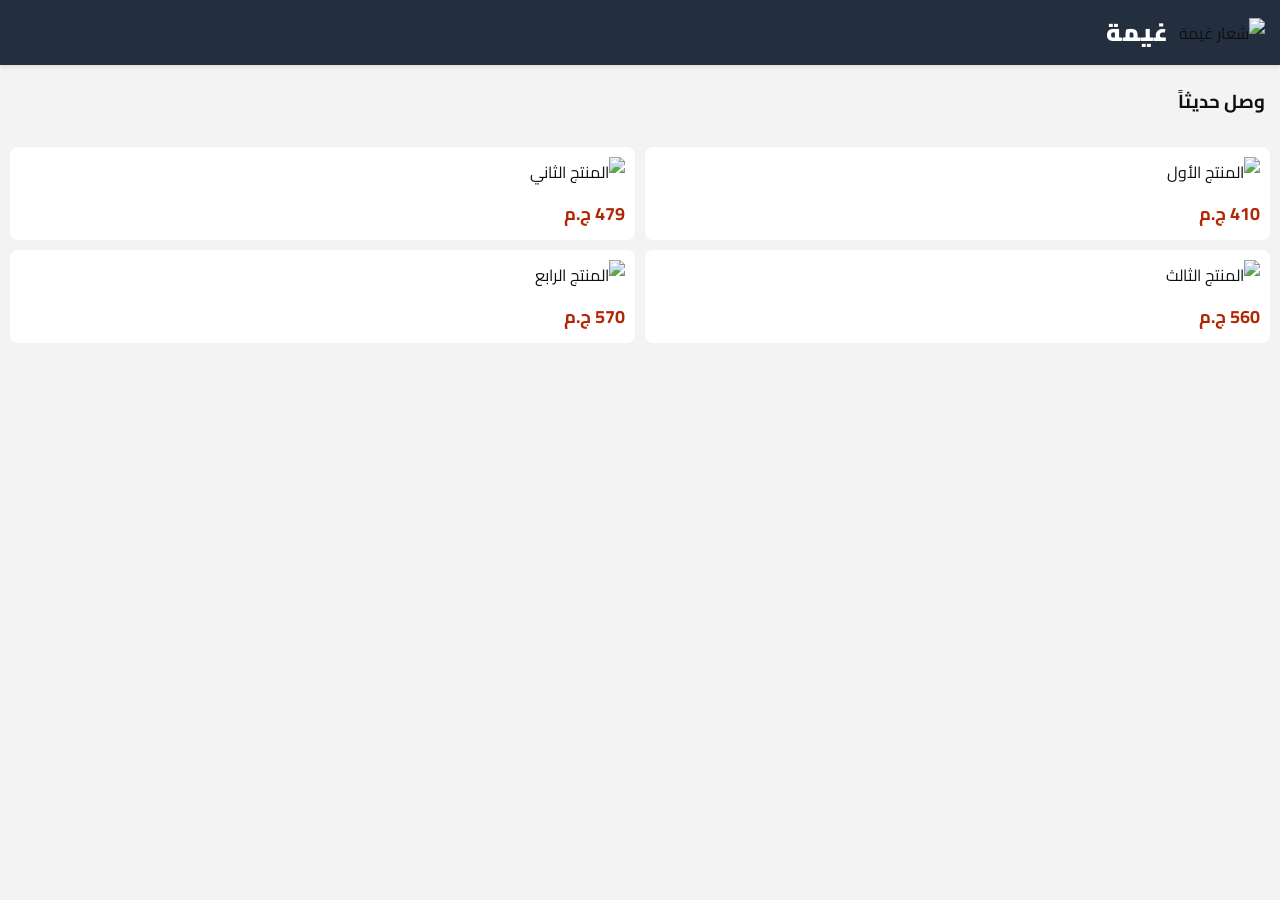
==== index.html @ 0c3f2e50 "Add files via upload" ====
<!DOCTYPE html>
<html lang="ar" dir="rtl">
<head>
    <meta charset="UTF-8">
    <meta name="viewport" content="width=device-width, initial-scale=1.0">
    <title>غيمة | تسوق بذكاء</title>
    <link rel="stylesheet" href="style.css">
</head>
<body>

    <header class="header">
        <img src="images/logo.png" alt="شعار غيمة">
        <span class="brand-name">غيمة</span>
    </header>

    <main>
        <h3 style="padding: 0 15px;">وصل حديثاً</h3>
        
        <div class="product-grid">
            
            <a href="product.html" class="product-card">
                <img src="images/product-1.jpg" alt="المنتج الأول">
                <span class="price">410 ج.م</span>
            </a>

            <a href="product.html" class="product-card">
                <img src="images/product-2.jpg" alt="المنتج الثاني">
                <span class="price">479 ج.م</span>
            </a>

            <a href="product.html" class="product-card">
                <img src="images/product-3.jpg" alt="المنتج الثالث">
                <span class="price">560 ج.م</span>
            </a>

            <a href="product.html" class="product-card">
                <img src="images/product-4.jpg" alt="المنتج الرابع">
                <span class="price">570 ج.م</span>
            </a>

        </div>
    </main>

</body>
</html>
---- style.css ----
/* استدعاء خط عربي أنيق واحترافي من جوجل */
@import url('https://fonts.googleapis.com/css2?family=Cairo:wght@400;700;900&display=swap');

/* الإعدادات الأساسية للموقع */
body {
    font-family: 'Cairo', sans-serif;
    direction: rtl; /* لجعل الموقع من اليمين لليسار */
    text-align: right;
    margin: 0;
    padding: 0;
    background-color: #f3f3f3; /* لون خلفية رمادي فاتح مثل أمازون */
    color: #0f1111;
}

/* تنسيق الشريط العلوي (الهيدر) */
.header {
    background-color: #232f3e; /* لون أمازون الكحلي الداكن */
    padding: 10px 15px;
    display: flex;
    align-items: center;
    box-shadow: 0 2px 4px rgba(0,0,0,0.1);
}

.header img {
    max-height: 40px;
    margin-left: 10px;
}

.brand-name {
    color: #ffffff;
    font-size: 24px;
    font-weight: 900;
    letter-spacing: 1px;
}

/* تنسيق زر الشراء الأساسي */
.btn-amazon {
    background-color: #ffd814;
    border: none;
    border-radius: 100px;
    padding: 12px 20px;
    width: 100%;
    font-family: 'Cairo', sans-serif;
    font-size: 16px;
    font-weight: 700;
    color: #0f1111;
    cursor: pointer;
    box-shadow: 0 2px 5px rgba(213, 170, 0, 0.5);
    margin-top: 10px;
}

/* حاوية المنتجات في الرئيسية */
.product-grid {
    display: grid;
    grid-template-columns: 1fr 1fr; /* عرض منتجين بجوار بعض في الموبايل */
    gap: 10px;
    padding: 10px;
}

/* شكل بطاقة المنتج في الرئيسية */
.product-card {
    background: #fff;
    padding: 10px;
    border-radius: 8px;
    text-decoration: none;
    color: inherit;
    display: flex;
    flex-direction: column;
}

.product-card img {
    width: 100%;
    border-radius: 4px;
    margin-bottom: 10px;
}

.price {
    font-size: 18px;
    font-weight: 700;
    color: #B12704; /* لون السعر الأحمر المميز */
}
/* =========================================
   تنسيقات صفحة المنتج (تصميم أمازون)
========================================= */
.product-container { background: #fff; padding: 15px; margin-bottom: 10px; }
.main-image-box { text-align: center; margin-bottom: 10px; }
.main-img { width: 100%; max-width: 400px; border-radius: 8px; }
.thumbnails { display: flex; gap: 10px; overflow-x: auto; padding-bottom: 5px; }
.thumbnails img { width: 60px; height: 60px; border: 1px solid #a6a6a6; border-radius: 4px; cursor: pointer; }
.thumbnails img:hover { border-color: #e77600; box-shadow: 0 0 3px #e77600; }

.product-title { font-size: 18px; font-weight: 700; color: #0f1111; margin: 10px 0 5px; line-height: 1.4; }
.rating { color: #FFA41C; font-size: 14px; margin-bottom: 5px; }
.sales-badge { display: inline-block; background: #C45500; color: #fff; font-size: 12px; padding: 3px 8px; border-radius: 2px; margin-bottom: 10px; font-weight: bold;}

.price-block { margin-bottom: 15px; }
.discount-badge { color: #CC0C39; font-size: 18px; margin-left: 5px; }
.price-now { font-size: 28px; font-weight: 900; color: #0f1111; }
.price-old { text-decoration: line-through; color: #565959; font-size: 14px; }
.vat-info { font-size: 12px; color: #565959; }

.features-icons { display: flex; justify-content: space-between; text-align: center; font-size: 12px; color: #007185; margin: 15px 0; border-top: 1px solid #e7e7e7; border-bottom: 1px solid #e7e7e7; padding: 15px 0; }
.features-icons div { width: 23%; line-height: 1.3;}
.features-icons span { font-size: 24px; display: block; margin-bottom: 5px; }

.about-item { font-size: 14px; line-height: 1.6; color: #0f1111; }
.about-item h4 { margin-bottom: 5px; }

/* صندوق الطلب والشحن */
.order-box { border: 1px solid #D5D9D9; border-radius: 8px; padding: 15px; background: #fff; margin-bottom: 20px;}
.form-group { margin-bottom: 15px; }
.form-group label { display: block; margin-bottom: 5px; font-weight: 700; font-size: 14px;}
.form-control { width: 100%; padding: 10px; border: 1px solid #888C8C; border-radius: 4px; font-family: 'Cairo'; box-sizing: border-box; background: #F0F2F2;}
.delivery-info { font-size: 14px; margin-top: 10px; padding: 10px; background: #F3F3F3; border-radius: 4px; }
.delivery-info strong { color: #007185; }

.coupon-box { display: flex; gap: 5px; margin-bottom: 15px;}
.coupon-box input { flex: 1; padding: 8px; border: 1px solid #888C8C; border-radius: 4px; font-family: 'Cairo'; }
.coupon-btn { background: #fff; border: 1px solid #D5D9D9; padding: 0 15px; border-radius: 4px; font-family: 'Cairo'; cursor: pointer; box-shadow: 0 2px 5px rgba(0,0,0,0.05); }

/* قسم المنتجات ذات الصلة */
.related-section { background: #fff; padding: 15px; margin-bottom: 20px;}
.related-section h3 { font-size: 16px; margin-bottom: 10px; }
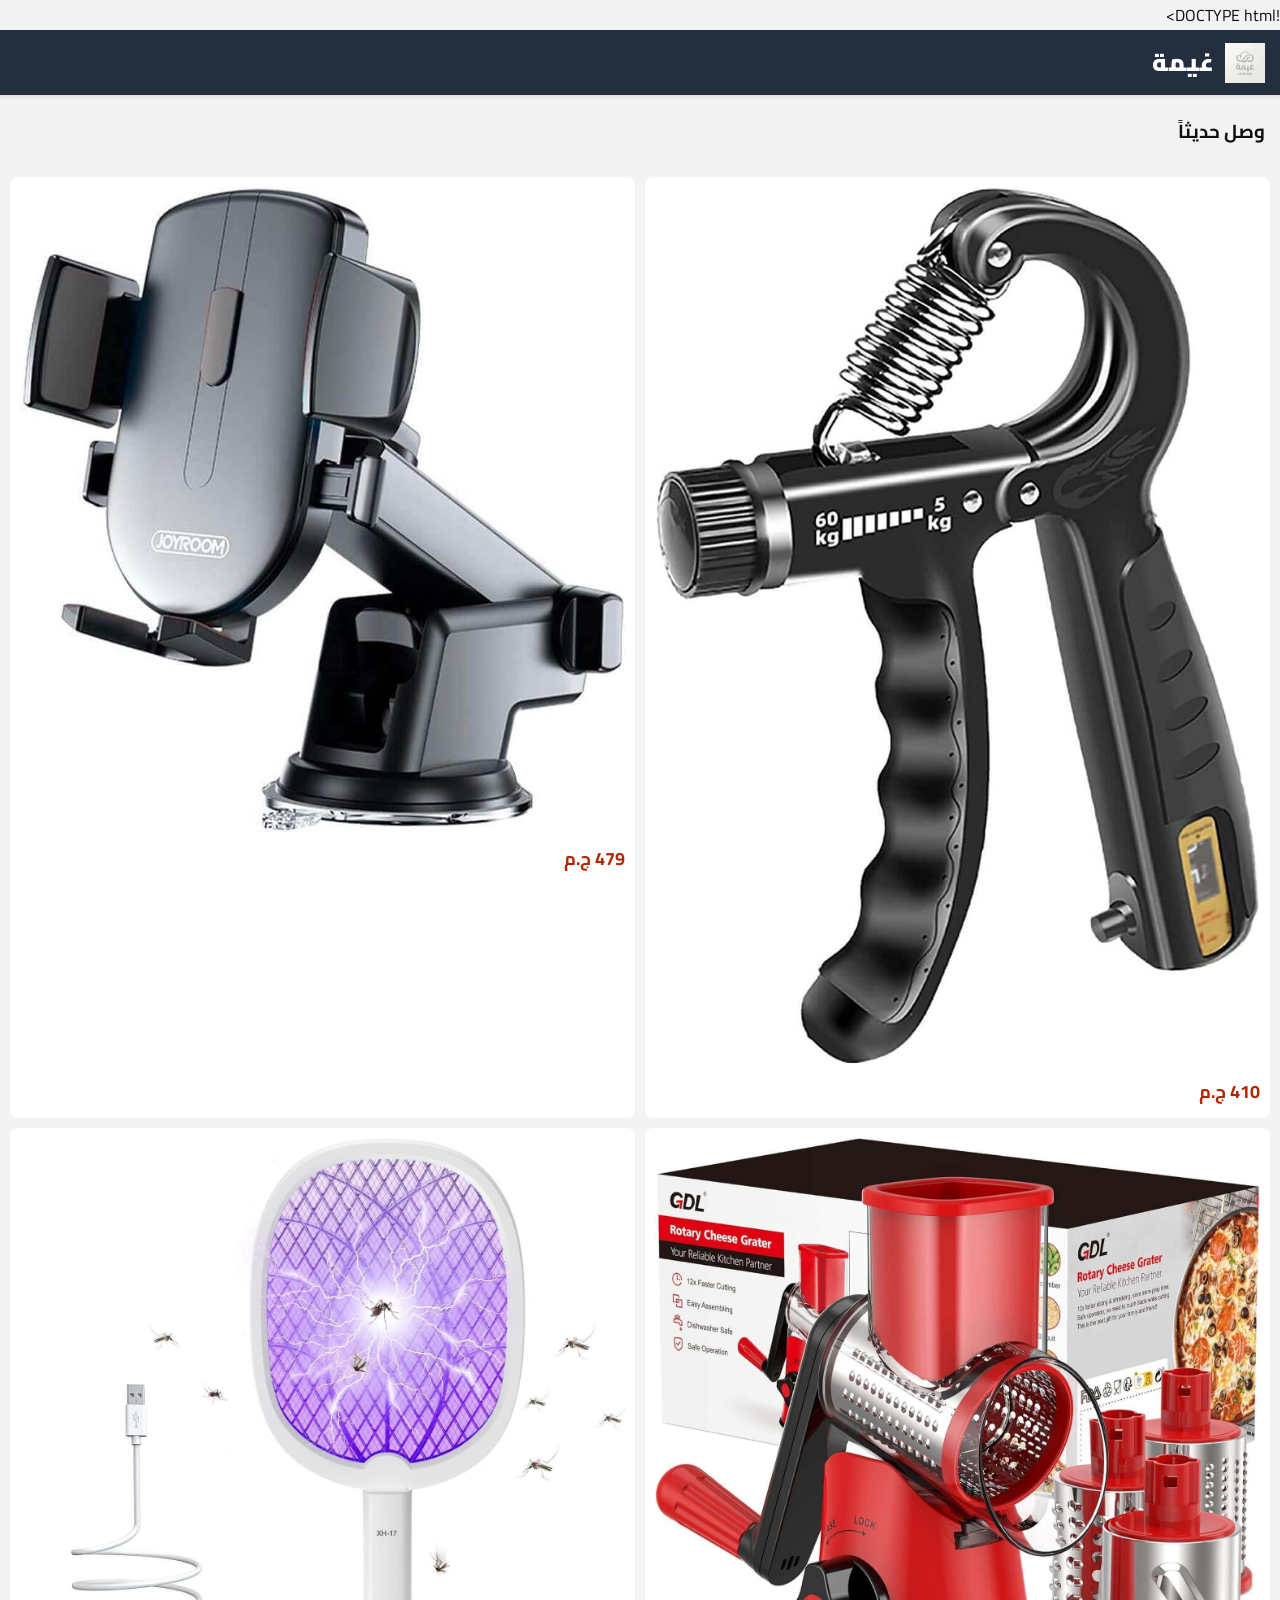
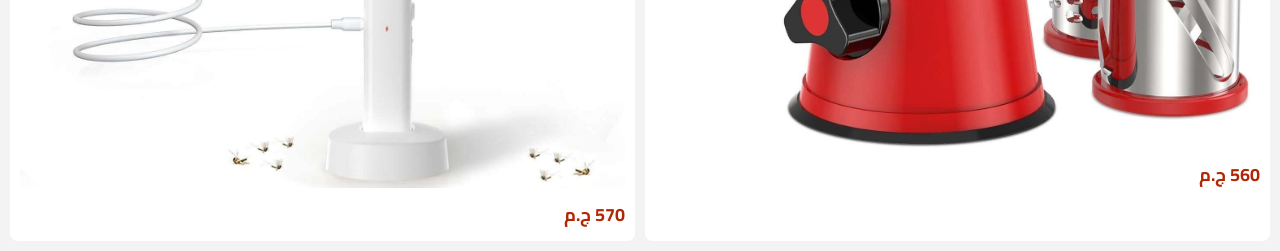
==== commit 5ec102cc: "تعديل مسار الصور و الاكواد" ====
--- a/index.html
+++ b/index.html
@@ -1,4 +1,4 @@
-<!DOCTYPE html>
+!DOCTYPE html>
 <html lang="ar" dir="rtl">
 <head>
     <meta charset="UTF-8">
@@ -9,7 +9,7 @@
 <body>
 
     <header class="header">
-        <img src="images/logo.png" alt="شعار غيمة">
+        <img src="logo.png" alt="شعار غيمة">
         <span class="brand-name">غيمة</span>
     </header>
 
@@ -19,22 +19,22 @@
         <div class="product-grid">
             
             <a href="product.html" class="product-card">
-                <img src="images/product-1.jpg" alt="المنتج الأول">
+                <img src="product-1.jpg" alt="المنتج الأول">
                 <span class="price">410 ج.م</span>
             </a>
 
             <a href="product.html" class="product-card">
-                <img src="images/product-2.jpg" alt="المنتج الثاني">
+                <img src="product-2.jpg" alt="المنتج الثاني">
                 <span class="price">479 ج.م</span>
             </a>
 
             <a href="product.html" class="product-card">
-                <img src="images/product-3.jpg" alt="المنتج الثالث">
+                <img src="product-3.jpg" alt="المنتج الثالث">
                 <span class="price">560 ج.م</span>
             </a>
 
             <a href="product.html" class="product-card">
-                <img src="images/product-4.jpg" alt="المنتج الرابع">
+                <img src="product-4.jpg" alt="المنتج الرابع">
                 <span class="price">570 ج.م</span>
             </a>
 
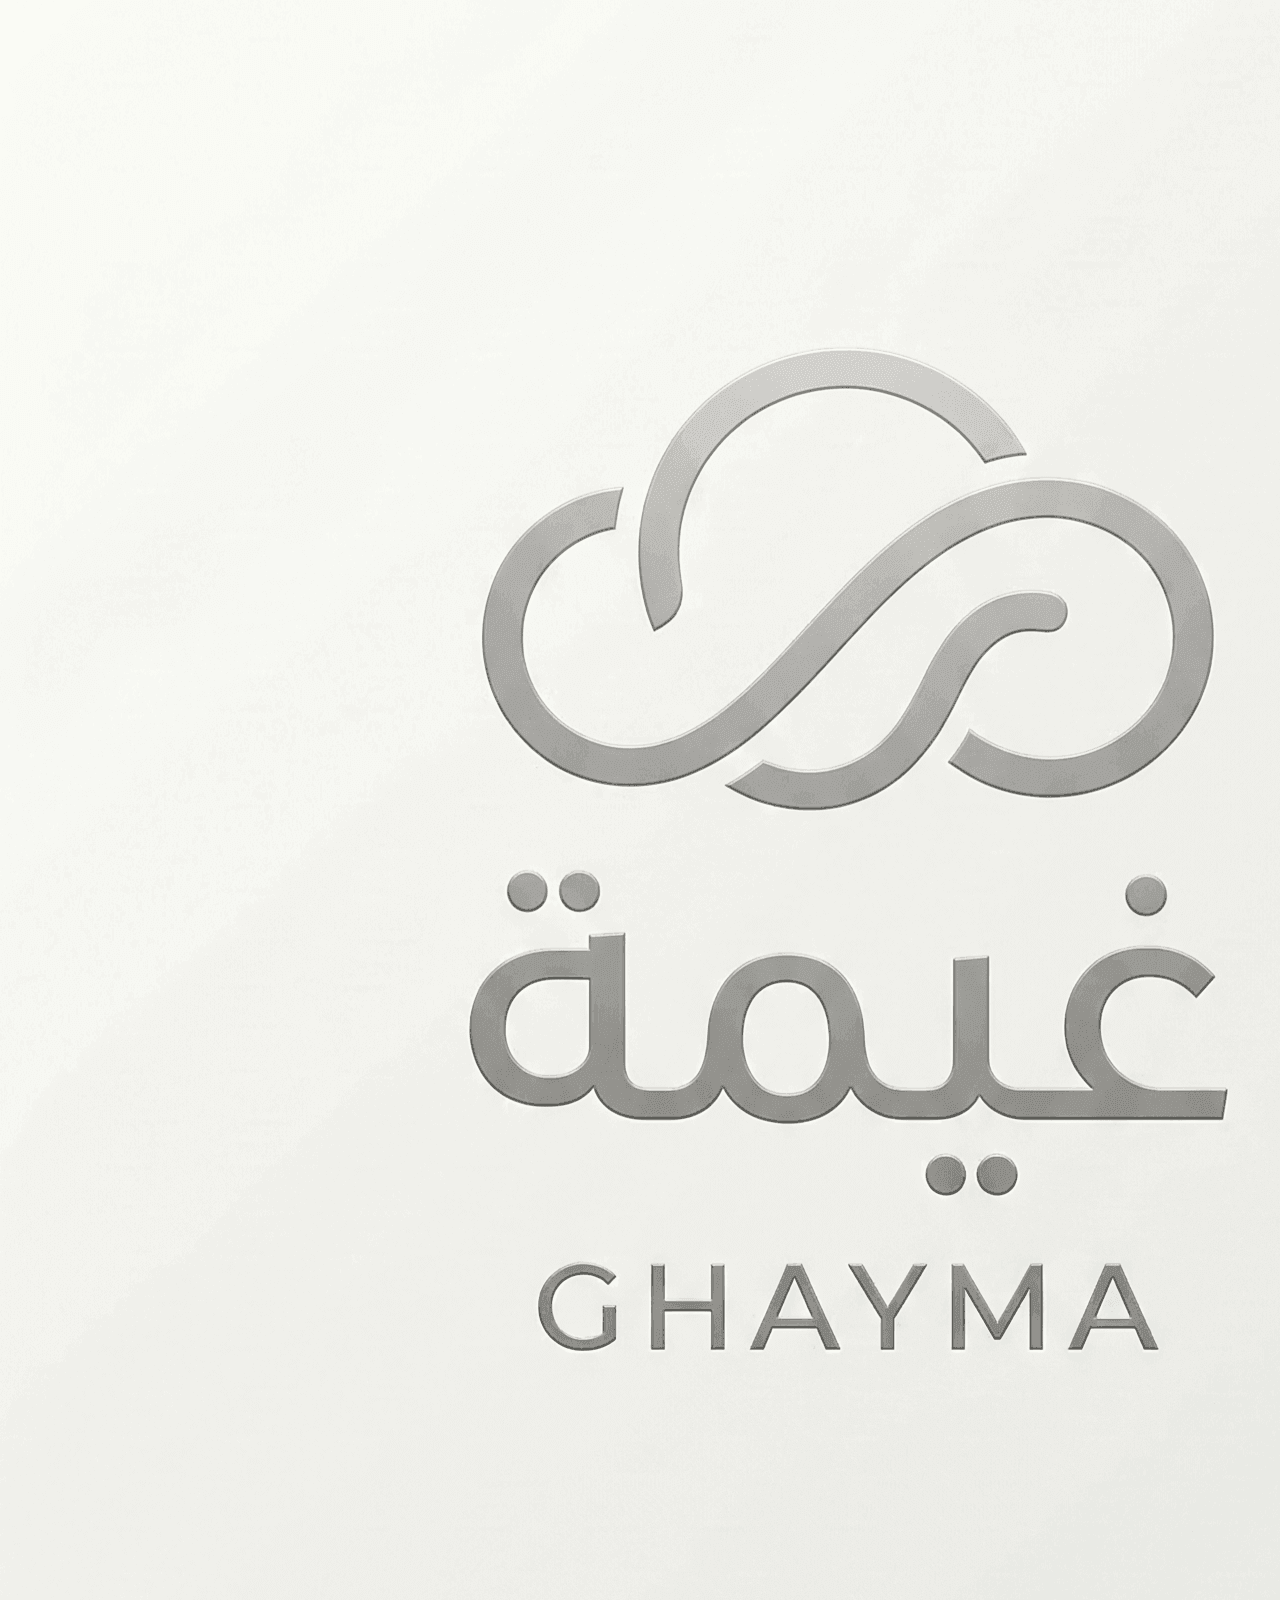
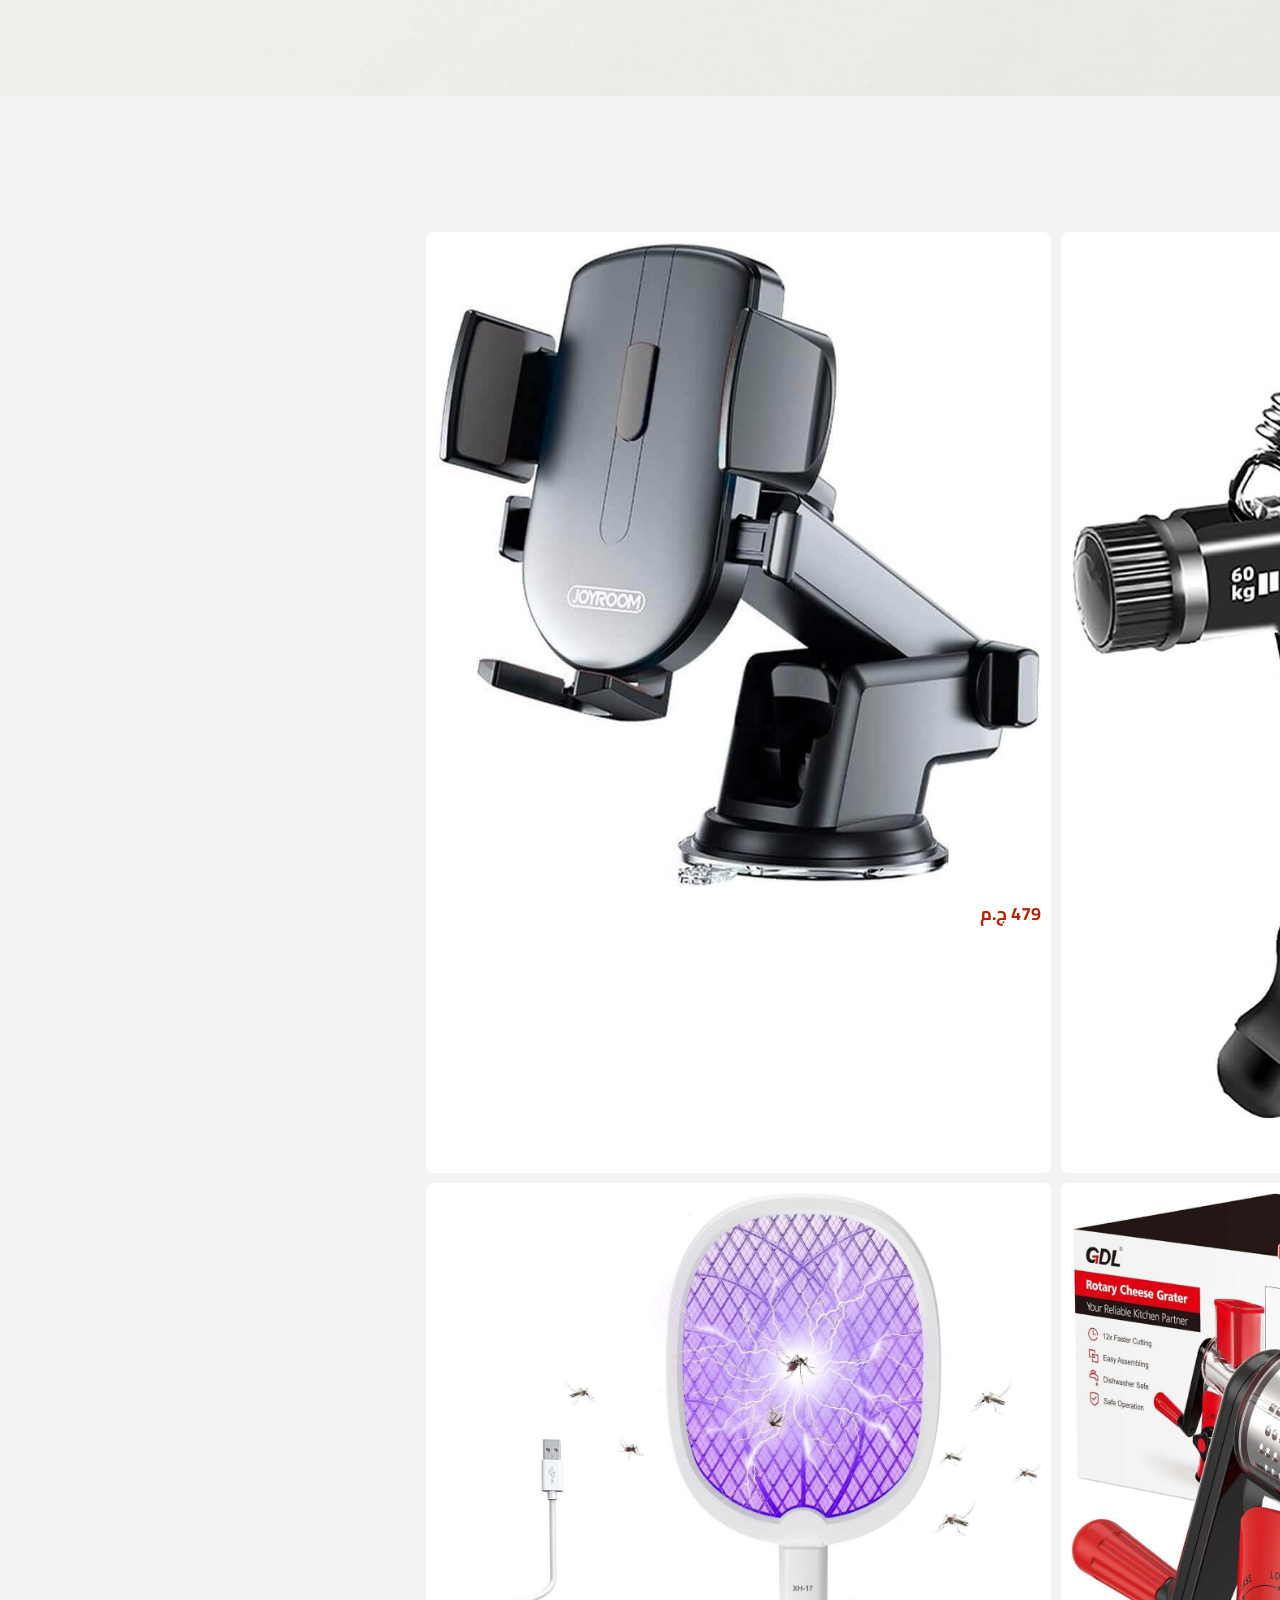
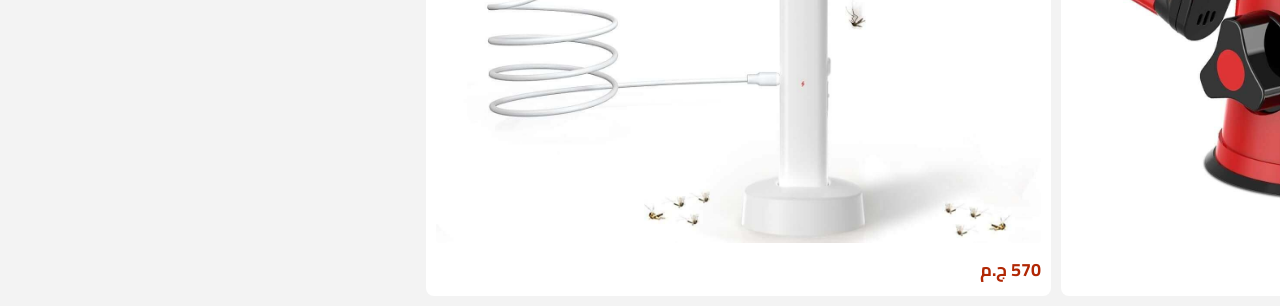
==== commit 56b8f0a1: "تعديل" ====
--- a/index.html
+++ b/index.html
@@ -1,4 +1,4 @@
-!DOCTYPE html>
+<!DOCTYPE html>
 <html lang="ar" dir="rtl">
 <head>
     <meta charset="UTF-8">
@@ -8,7 +8,7 @@
 </head>
 <body>
 
-    <header class="header">
+    <header clas="header">
         <img src="logo.png" alt="شعار غيمة">
         <span class="brand-name">غيمة</span>
     </header>
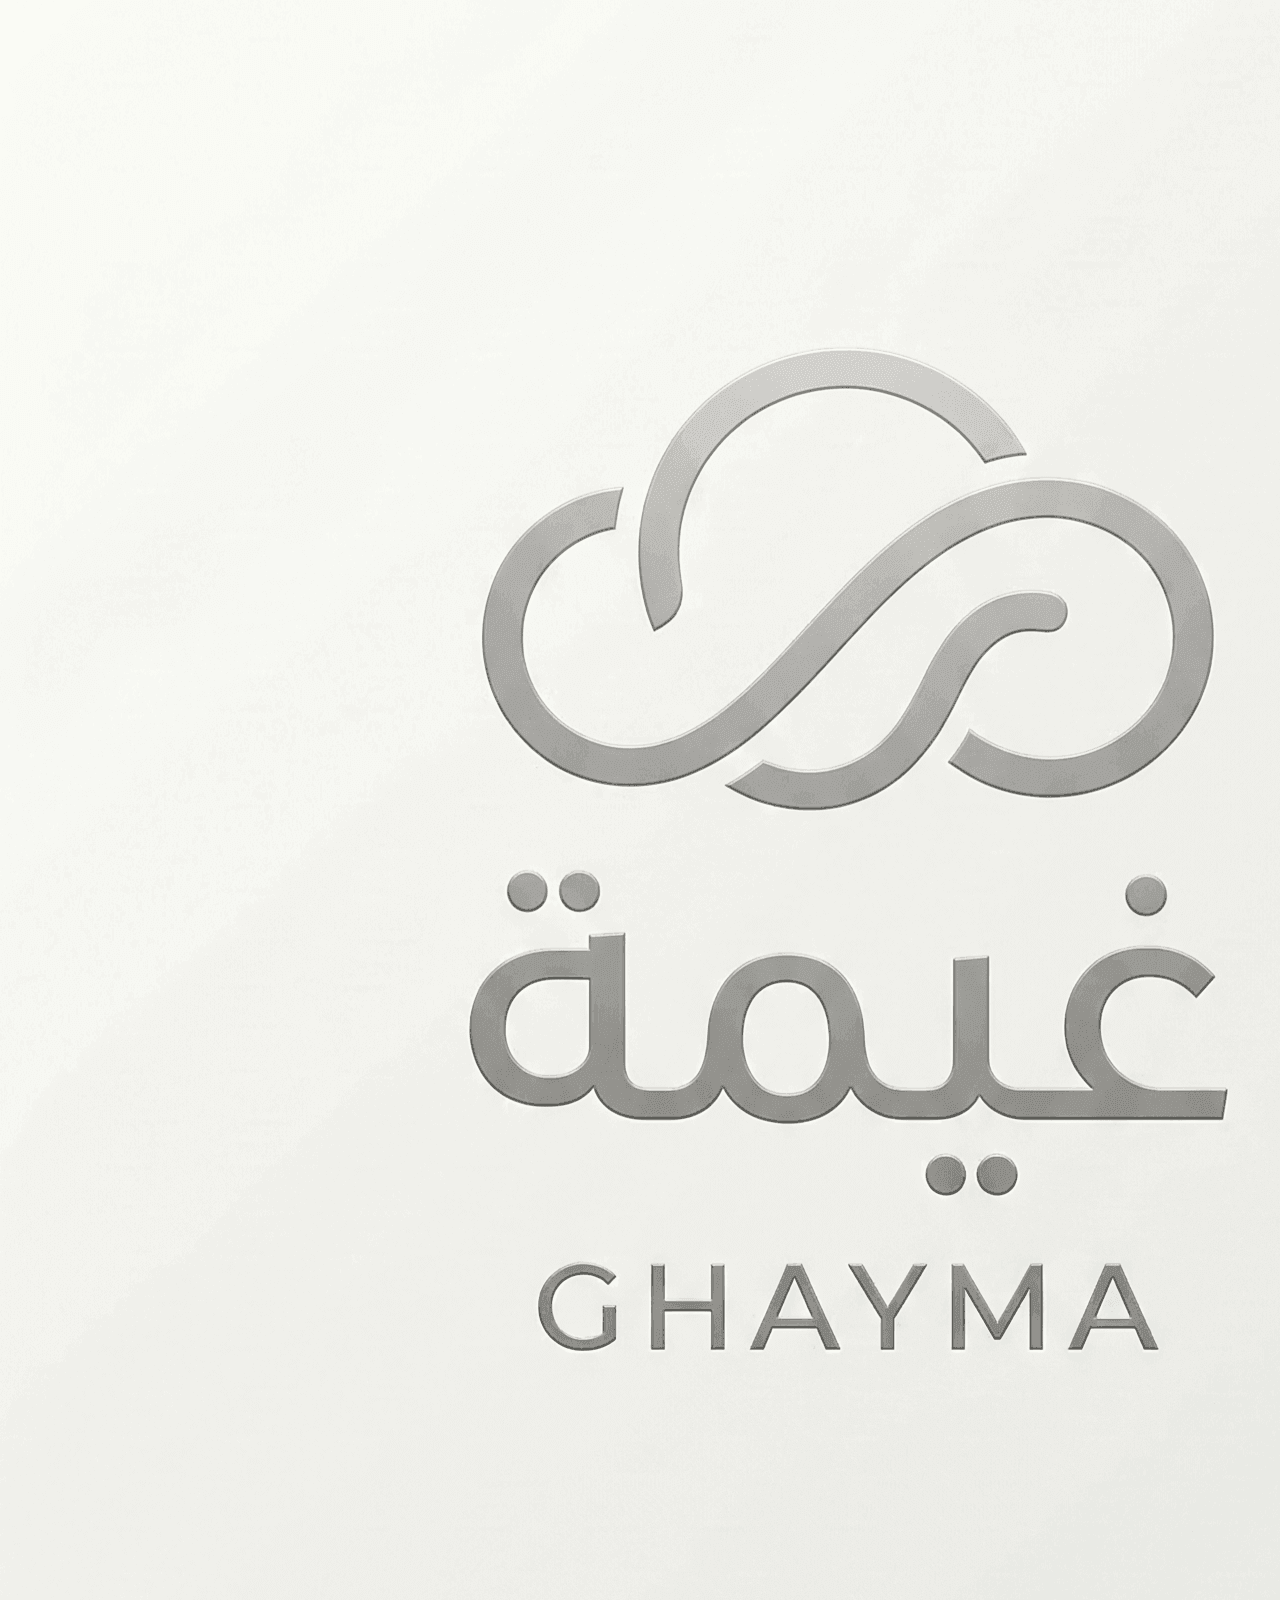
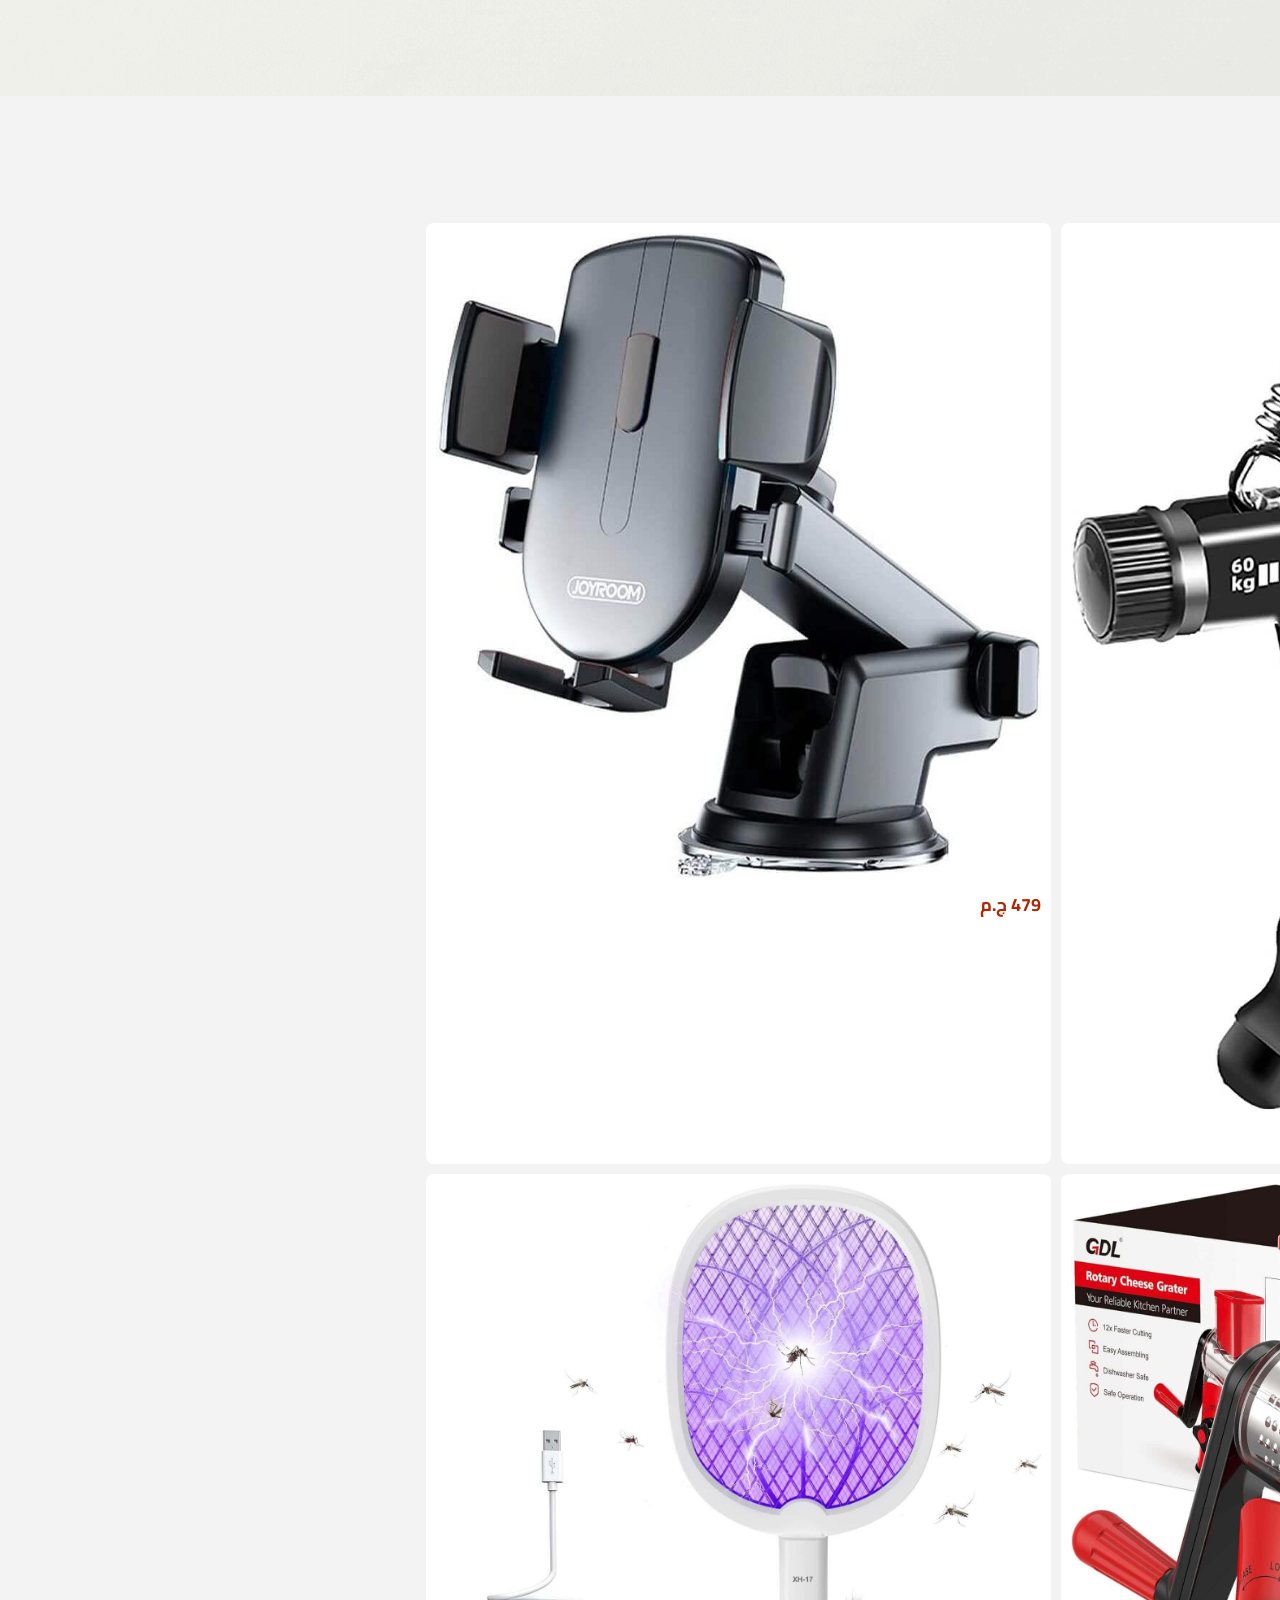
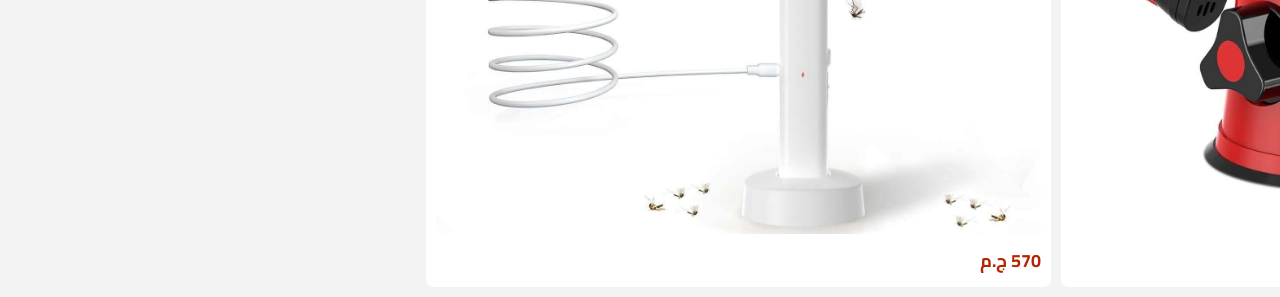
==== commit 9c46de3b: "تعديل" ====
--- a/index.html
+++ b/index.html
@@ -1,4 +1,4 @@
-<!DOCTYPE html>
+<DOCTYPE html!>
 <html lang="ar" dir="rtl">
 <head>
     <meta charset="UTF-8">
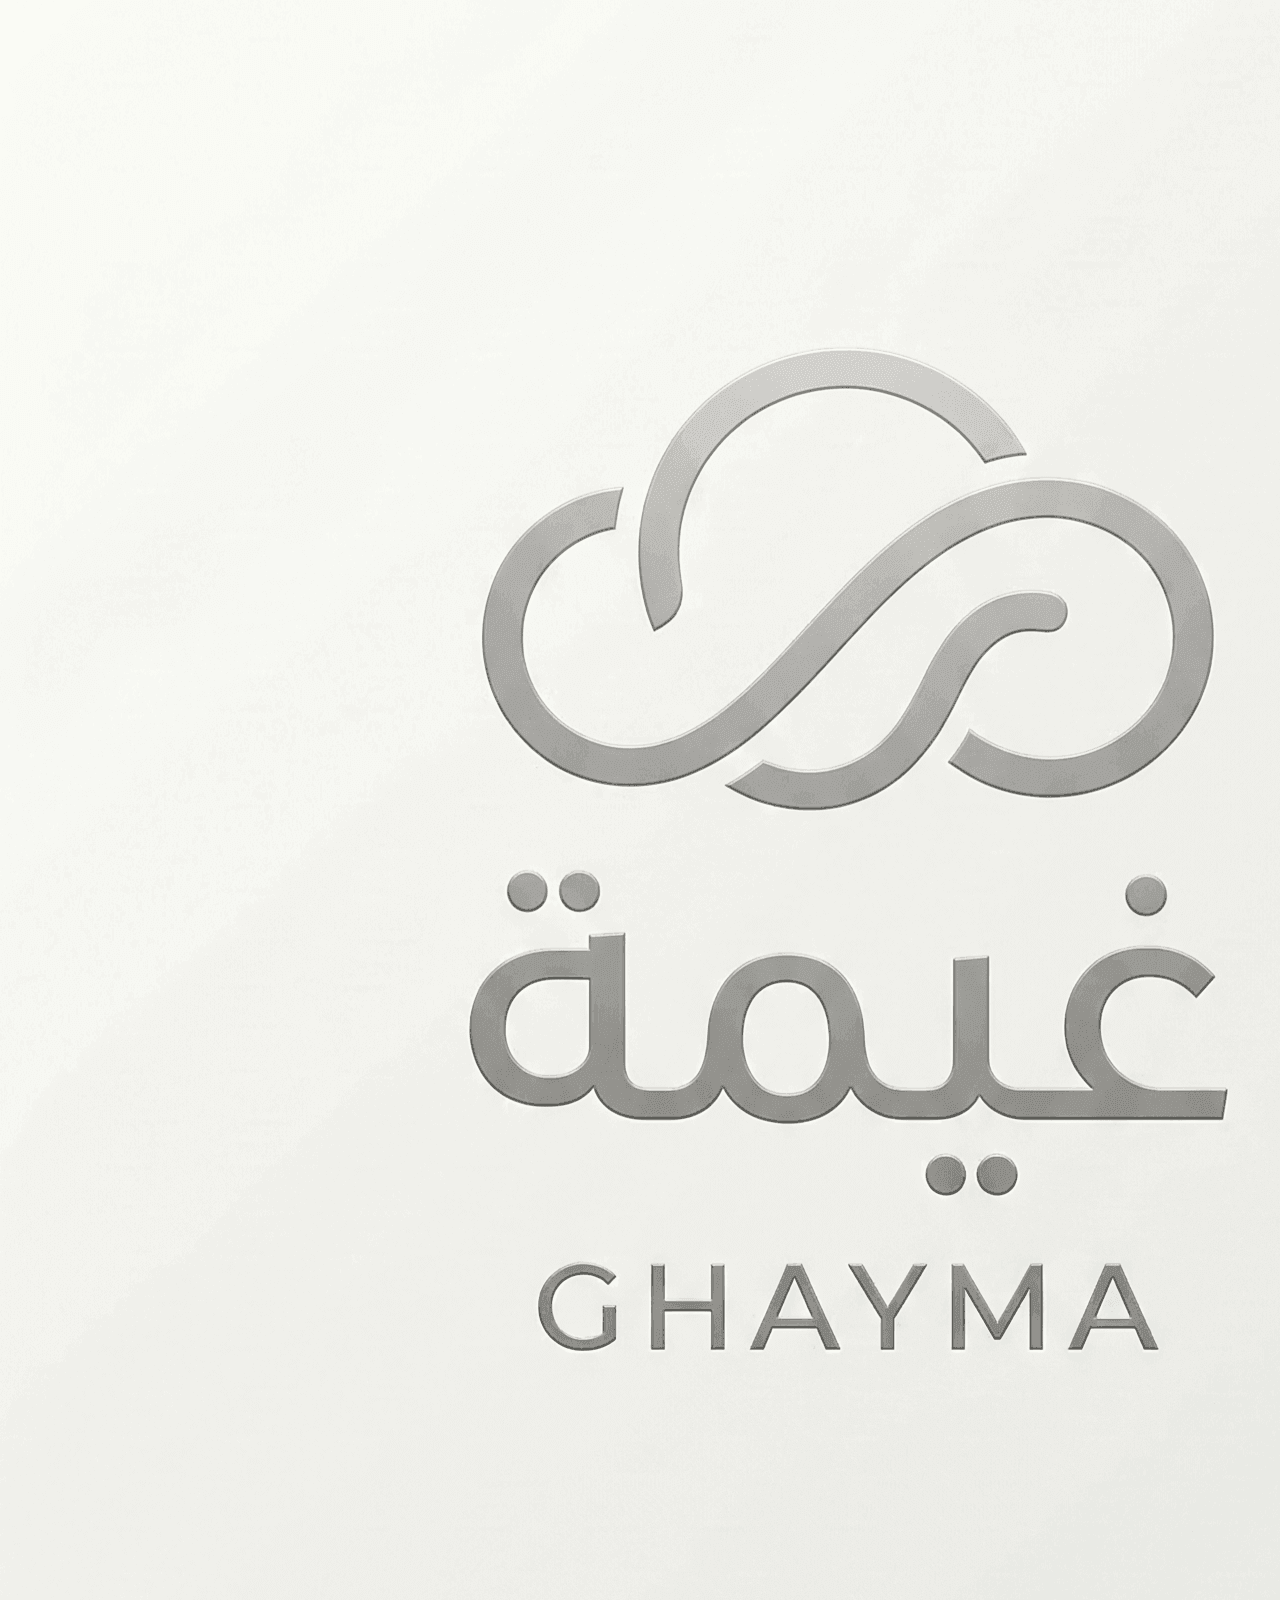
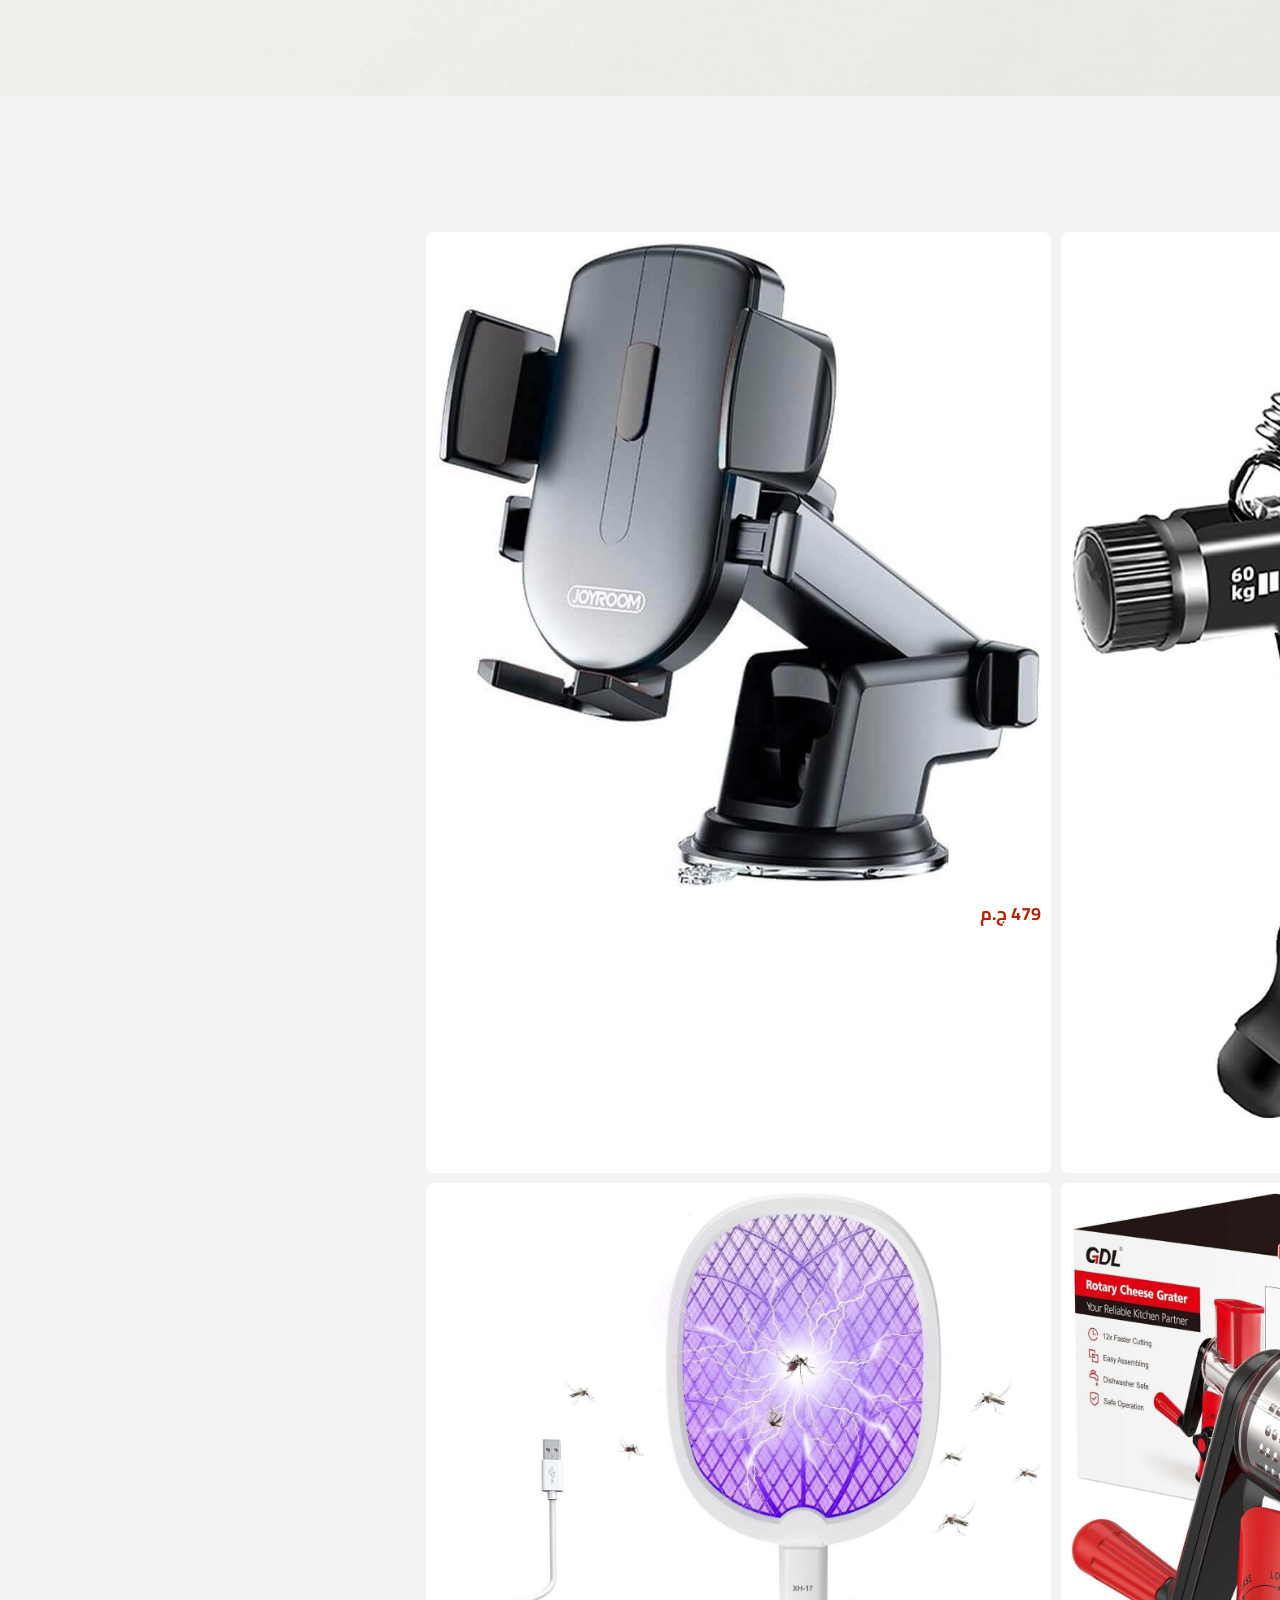
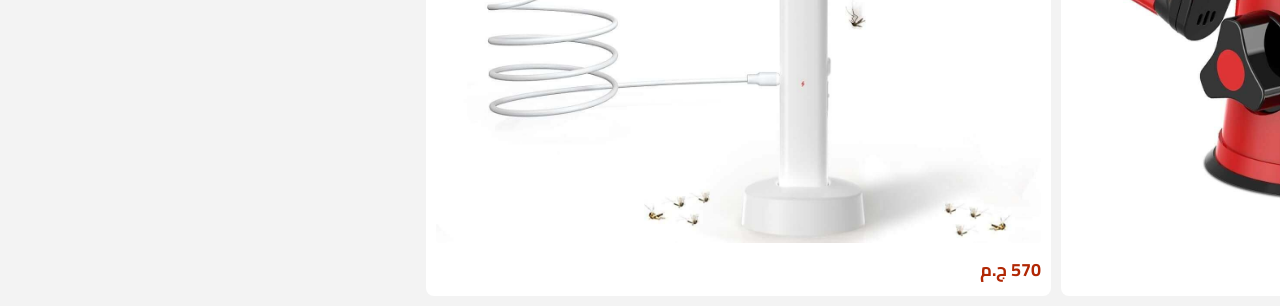
==== commit 1b4efb37: "تعديل" ====
--- a/index.html
+++ b/index.html
@@ -1,4 +1,4 @@
-<DOCTYPE html!>
+<!DOCTYPE html>
 <html lang="ar" dir="rtl">
 <head>
     <meta charset="UTF-8">
